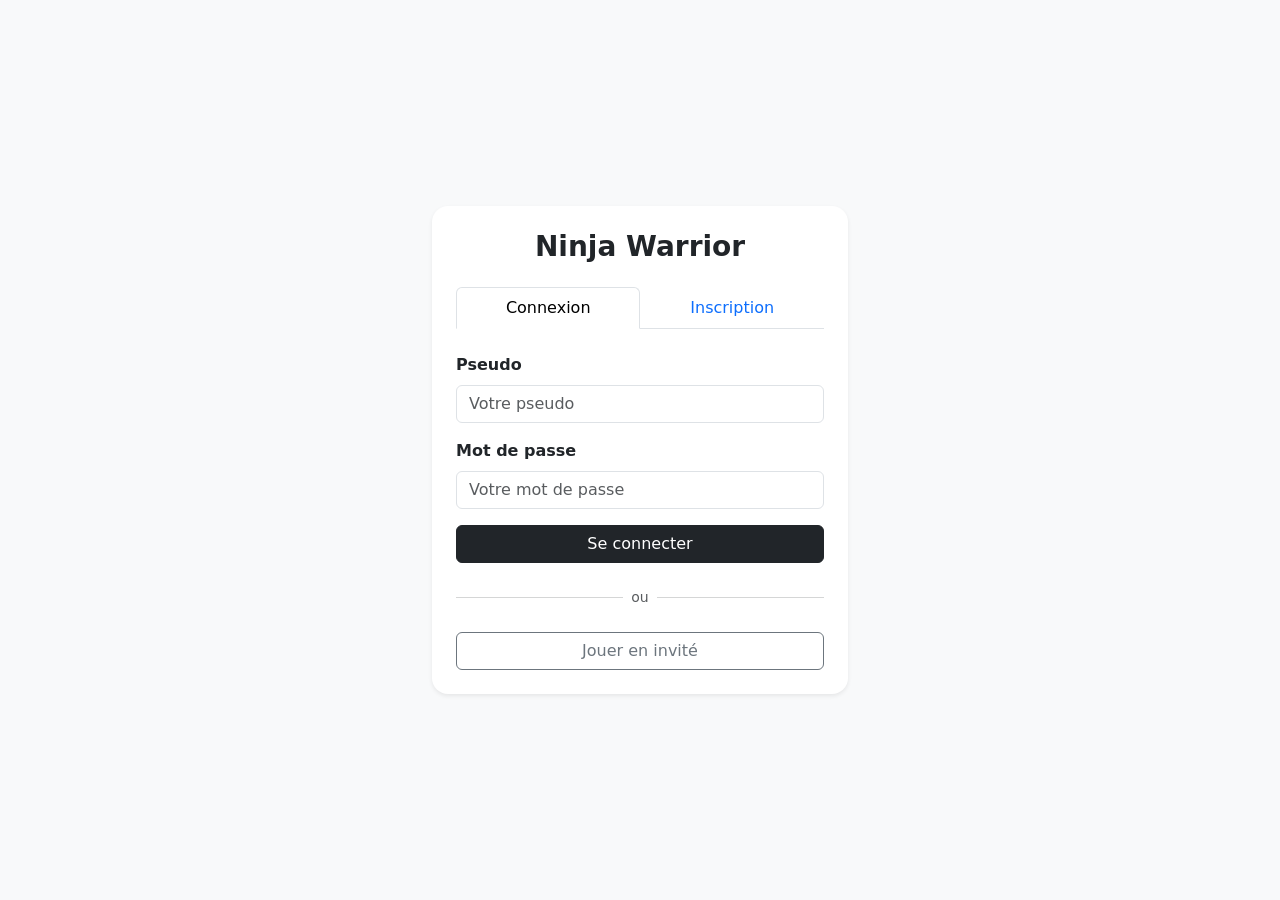
==== src/main/resources/static/index.html @ 76804bae "Style neutre + redirection Accueil -> setup.html" ====
<!DOCTYPE html>
<html lang="fr">
<head>
    <meta charset="UTF-8">
    <meta name="viewport" content="width=device-width, initial-scale=1.0">
    <title>Othello</title>
    <link href="https://cdn.jsdelivr.net/npm/bootstrap@5.3.3/dist/css/bootstrap.min.css" rel="stylesheet">
    <link rel="stylesheet" href="/css/accueil.css">
</head>
<body class="bg-light min-vh-100 d-flex align-items-center justify-content-center">

    <div class="container" style="max-width: 440px;">
        <div class="card shadow-sm border-0 rounded-4 p-4">

            <!-- Logo -->
            <div class="d-flex align-items-center justify-content-center gap-3 mb-4">
                <div class="pion noir"></div>
                <h1 class="h3 fw-bold mb-0">Ninja Warrior</h1>
                <div class="pion blanc"></div>
            </div>

            <!-- Onglets -->
            <ul class="nav nav-tabs mb-4" id="authTabs">
                <li class="nav-item flex-fill text-center">
                    <button class="nav-link active w-100" onclick="showTab('connexion', this)">Connexion</button>
                </li>
                <li class="nav-item flex-fill text-center">
                    <button class="nav-link w-100" onclick="showTab('inscription', this)">Inscription</button>
                </li>
            </ul>

            <!-- Formulaires -->
            <div class="forms-wrapper">

            <!-- Formulaire Connexion -->
            <form id="connexion" class="auth-form" onsubmit="login(event)">
                <div class="mb-3">
                    <label class="form-label fw-semibold">Pseudo</label>
                    <input type="text" id="login-pseudo" class="form-control" placeholder="Votre pseudo" required />
                </div>
                <div class="mb-3">
                    <label class="form-label fw-semibold">Mot de passe</label>
                    <input type="password" id="login-mdp" class="form-control" placeholder="Votre mot de passe" required />
                </div>
                <p class="text-danger small" id="login-error"></p>
                <p class="text-success small" id="login-success"></p>
            </form>

            <!-- Formulaire Inscription -->
            <form id="inscription" class="auth-form d-none" onsubmit="register(event)">
                <div class="mb-3">
                    <label class="form-label fw-semibold">Pseudo</label>
                    <input type="text" id="reg-pseudo" class="form-control" placeholder="Choisissez un pseudo" required />
                </div>
                <div class="mb-3">
                    <label class="form-label fw-semibold">Email</label>
                    <input type="email" id="reg-mail" class="form-control" placeholder="Votre email" required />
                </div>
                <div class="mb-3">
                    <label class="form-label fw-semibold">Mot de passe</label>
                    <input type="password" id="reg-mdp" class="form-control" placeholder="Choisissez un mot de passe" required />
                </div>
                <p class="text-danger small" id="reg-error"></p>
                <p class="text-success small" id="reg-success"></p>
            </form>

            </div><!-- /forms-wrapper -->

            <button id="submit-btn" type="button" class="btn btn-dark w-100" onclick="submitActiveForm()">Se connecter</button>
            <div class="d-flex align-items-center gap-2 my-4 text-muted small">
                <hr class="flex-grow-1 m-0">
                <span>ou</span>
                <hr class="flex-grow-1 m-0">
            </div>
            <button class="btn btn-outline-secondary w-100" onclick="playAsGuest()">Jouer en invité</button>
        </div>
    </div>

    <script src="https://cdn.jsdelivr.net/npm/bootstrap@5.3.3/dist/js/bootstrap.bundle.min.js"></script>
    <script src="/js/accueil.js"></script>
</body>
</html>
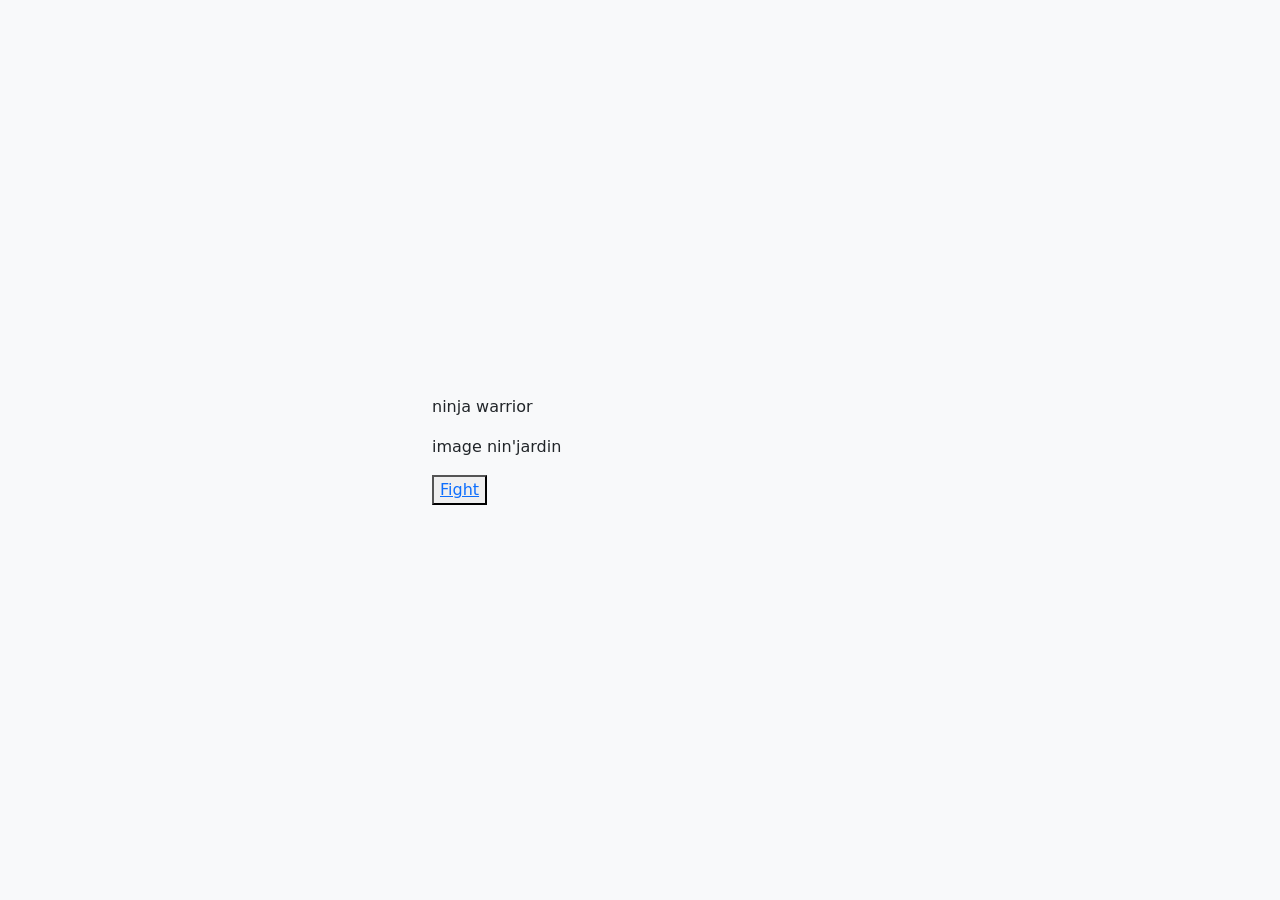
==== commit 32755aea: "feat(front): ajout page connexion et mise a jour navigation" ====
--- a/src/main/resources/static/index.html
+++ b/src/main/resources/static/index.html
@@ -10,69 +10,14 @@
 <body class="bg-light min-vh-100 d-flex align-items-center justify-content-center">
 
     <div class="container" style="max-width: 440px;">
-        <div class="card shadow-sm border-0 rounded-4 p-4">
-
-            <!-- Logo -->
-            <div class="d-flex align-items-center justify-content-center gap-3 mb-4">
-                <div class="pion noir"></div>
-                <h1 class="h3 fw-bold mb-0">Ninja Warrior</h1>
-                <div class="pion blanc"></div>
-            </div>
-
-            <!-- Onglets -->
-            <ul class="nav nav-tabs mb-4" id="authTabs">
-                <li class="nav-item flex-fill text-center">
-                    <button class="nav-link active w-100" onclick="showTab('connexion', this)">Connexion</button>
-                </li>
-                <li class="nav-item flex-fill text-center">
-                    <button class="nav-link w-100" onclick="showTab('inscription', this)">Inscription</button>
-                </li>
-            </ul>
-
-            <!-- Formulaires -->
-            <div class="forms-wrapper">
-
-            <!-- Formulaire Connexion -->
-            <form id="connexion" class="auth-form" onsubmit="login(event)">
-                <div class="mb-3">
-                    <label class="form-label fw-semibold">Pseudo</label>
-                    <input type="text" id="login-pseudo" class="form-control" placeholder="Votre pseudo" required />
-                </div>
-                <div class="mb-3">
-                    <label class="form-label fw-semibold">Mot de passe</label>
-                    <input type="password" id="login-mdp" class="form-control" placeholder="Votre mot de passe" required />
-                </div>
-                <p class="text-danger small" id="login-error"></p>
-                <p class="text-success small" id="login-success"></p>
-            </form>
-
-            <!-- Formulaire Inscription -->
-            <form id="inscription" class="auth-form d-none" onsubmit="register(event)">
-                <div class="mb-3">
-                    <label class="form-label fw-semibold">Pseudo</label>
-                    <input type="text" id="reg-pseudo" class="form-control" placeholder="Choisissez un pseudo" required />
-                </div>
-                <div class="mb-3">
-                    <label class="form-label fw-semibold">Email</label>
-                    <input type="email" id="reg-mail" class="form-control" placeholder="Votre email" required />
-                </div>
-                <div class="mb-3">
-                    <label class="form-label fw-semibold">Mot de passe</label>
-                    <input type="password" id="reg-mdp" class="form-control" placeholder="Choisissez un mot de passe" required />
-                </div>
-                <p class="text-danger small" id="reg-error"></p>
-                <p class="text-success small" id="reg-success"></p>
-            </form>
-
-            </div><!-- /forms-wrapper -->
-
-            <button id="submit-btn" type="button" class="btn btn-dark w-100" onclick="submitActiveForm()">Se connecter</button>
-            <div class="d-flex align-items-center gap-2 my-4 text-muted small">
-                <hr class="flex-grow-1 m-0">
-                <span>ou</span>
-                <hr class="flex-grow-1 m-0">
-            </div>
-            <button class="btn btn-outline-secondary w-100" onclick="playAsGuest()">Jouer en invité</button>
+        <div>
+            <p>ninja warrior</p>
+        </div>
+        <div>
+            <p>image nin'jardin</p>
+        </div>
+        <div>
+            <button><a href="/connexion.html">Fight</a></button>
         </div>
     </div>
 
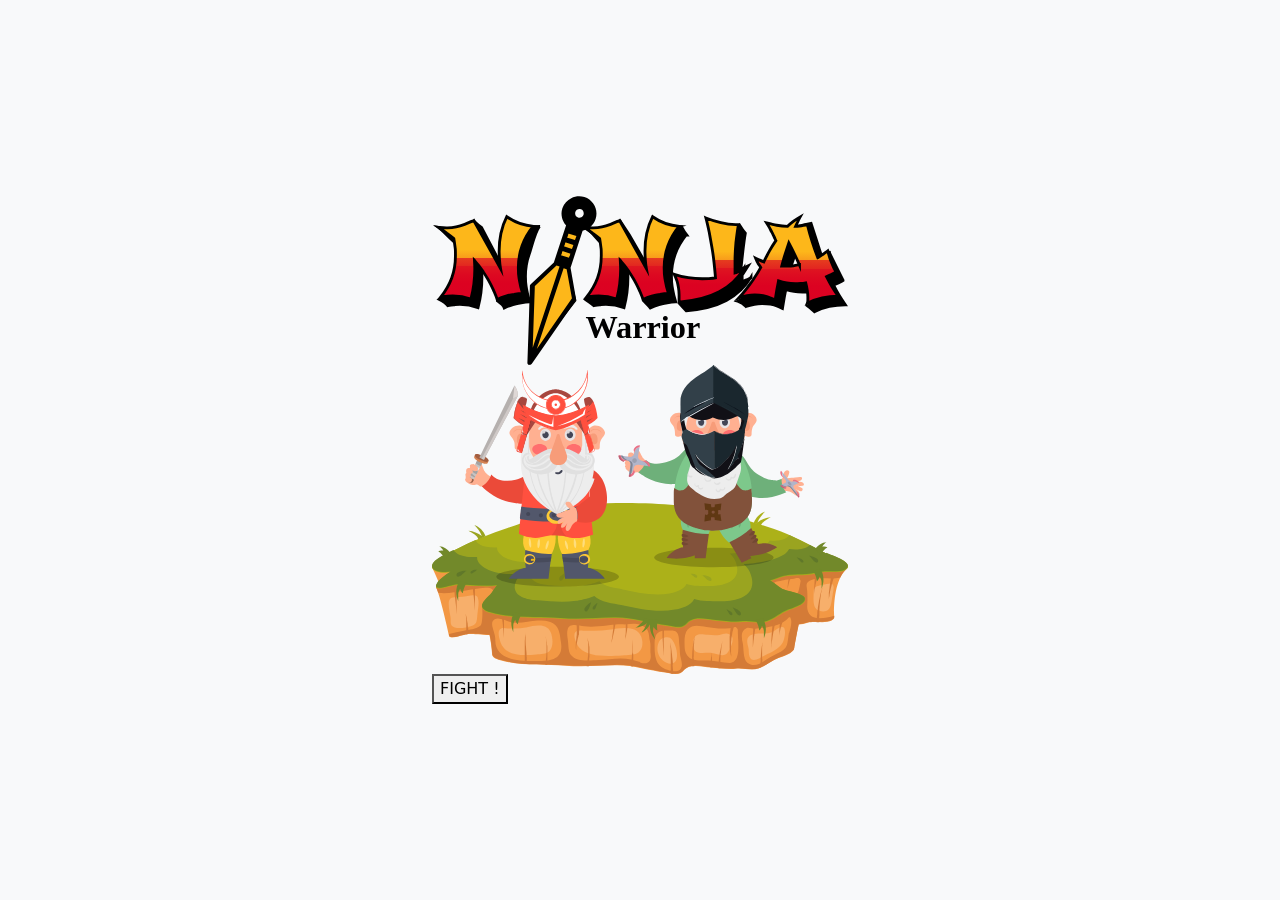
==== commit 578778f3: "Front accueil connexion css" ====
--- a/src/main/resources/static/index.html
+++ b/src/main/resources/static/index.html
@@ -10,14 +10,14 @@
 <body class="bg-light min-vh-100 d-flex align-items-center justify-content-center">
 
     <div class="container" style="max-width: 440px;">
-        <div>
-            <p>ninja warrior</p>
+        <div id="logo-accueil">
+            <img src="img/logo-jeu-ninja.svg" alt="logo ninja warrior">
         </div>
-        <div>
-            <p>image nin'jardin</p>
+        <div id="image-accueil">
+            <img src="img/logo-jeu-ninja-ile.svg" alt="image nin'jardin">
         </div>
-        <div>
-            <button><a href="/connexion.html">Fight</a></button>
+        <div id="fight">
+            <a href="/connexion.html"><button class="button-principale">FIGHT !</button></a>
         </div>
     </div>
 
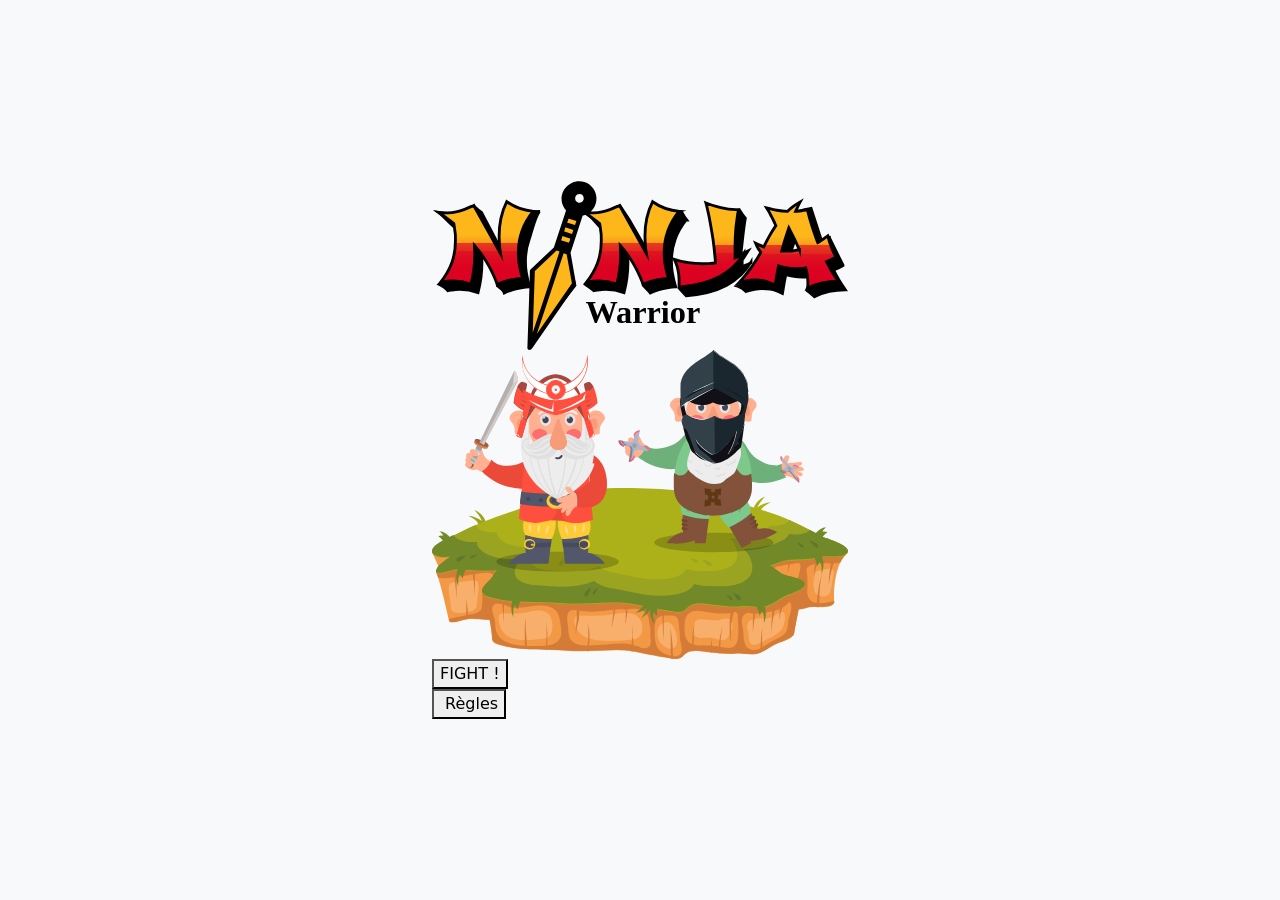
==== commit 069f13e2: "Polish frontend dialogs and setup navigation" ====
--- a/src/main/resources/static/index.html
+++ b/src/main/resources/static/index.html
@@ -5,6 +5,7 @@
     <meta name="viewport" content="width=device-width, initial-scale=1.0">
     <title>Othello</title>
     <link href="https://cdn.jsdelivr.net/npm/bootstrap@5.3.3/dist/css/bootstrap.min.css" rel="stylesheet">
+    <link rel="preload" href="police/InriaSans-Bold.ttf" as="font" type="font/ttf" crossorigin="anonymous" />
     <link rel="stylesheet" href="/css/accueil.css">
 </head>
 <body class="bg-light min-vh-100 d-flex align-items-center justify-content-center">
@@ -19,7 +20,17 @@
         <div id="fight">
             <a href="/connexion.html"><button class="button-principale">FIGHT !</button></a>
         </div>
+        <div class="home-actions">
+            <button id="home-rule-link" class="button-rules" type="button">
+                <img src="/img/icones/doc-regles.svg" alt="" aria-hidden="true">
+                <span>Règles</span>
+            </button>
+        </div>
     </div>
+
+    <dialog id="home-rule-dialog">
+        <div id="home-rule-dialog-content"></div>
+    </dialog>
 
     <script src="https://cdn.jsdelivr.net/npm/bootstrap@5.3.3/dist/js/bootstrap.bundle.min.js"></script>
     <script src="/js/accueil.js"></script>
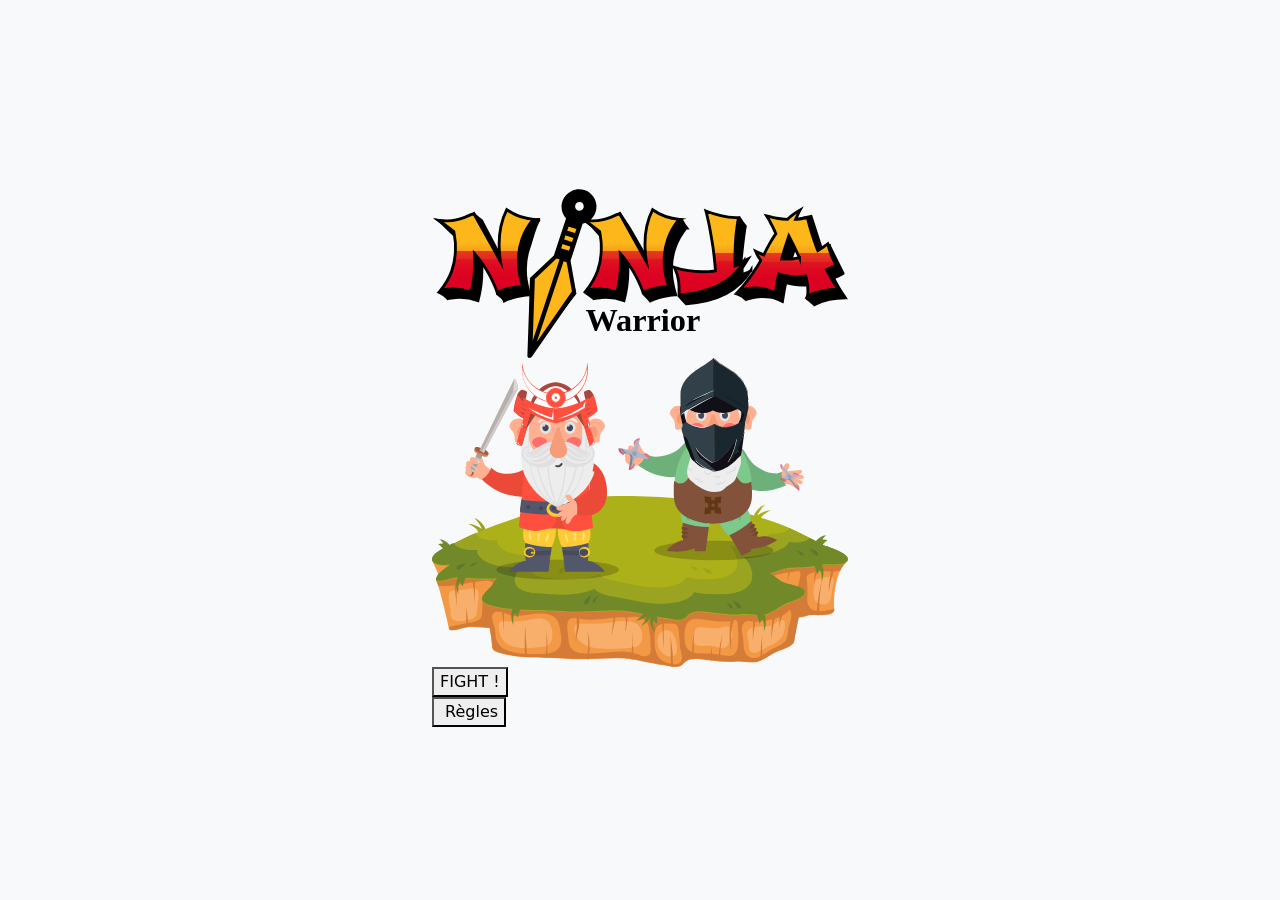
==== commit b9c87367: "Ajuste les fonds et animations des pages et modales" ====
--- a/src/main/resources/static/index.html
+++ b/src/main/resources/static/index.html
@@ -11,7 +11,7 @@
 <body class="bg-light min-vh-100 d-flex align-items-center justify-content-center">
 
     <div class="container" style="max-width: 440px;">
-        <div id="logo-accueil">
+        <div id="logo-accueil" class="mt-3">
             <img src="img/logo-jeu-ninja.svg" alt="logo ninja warrior">
         </div>
         <div id="image-accueil">
